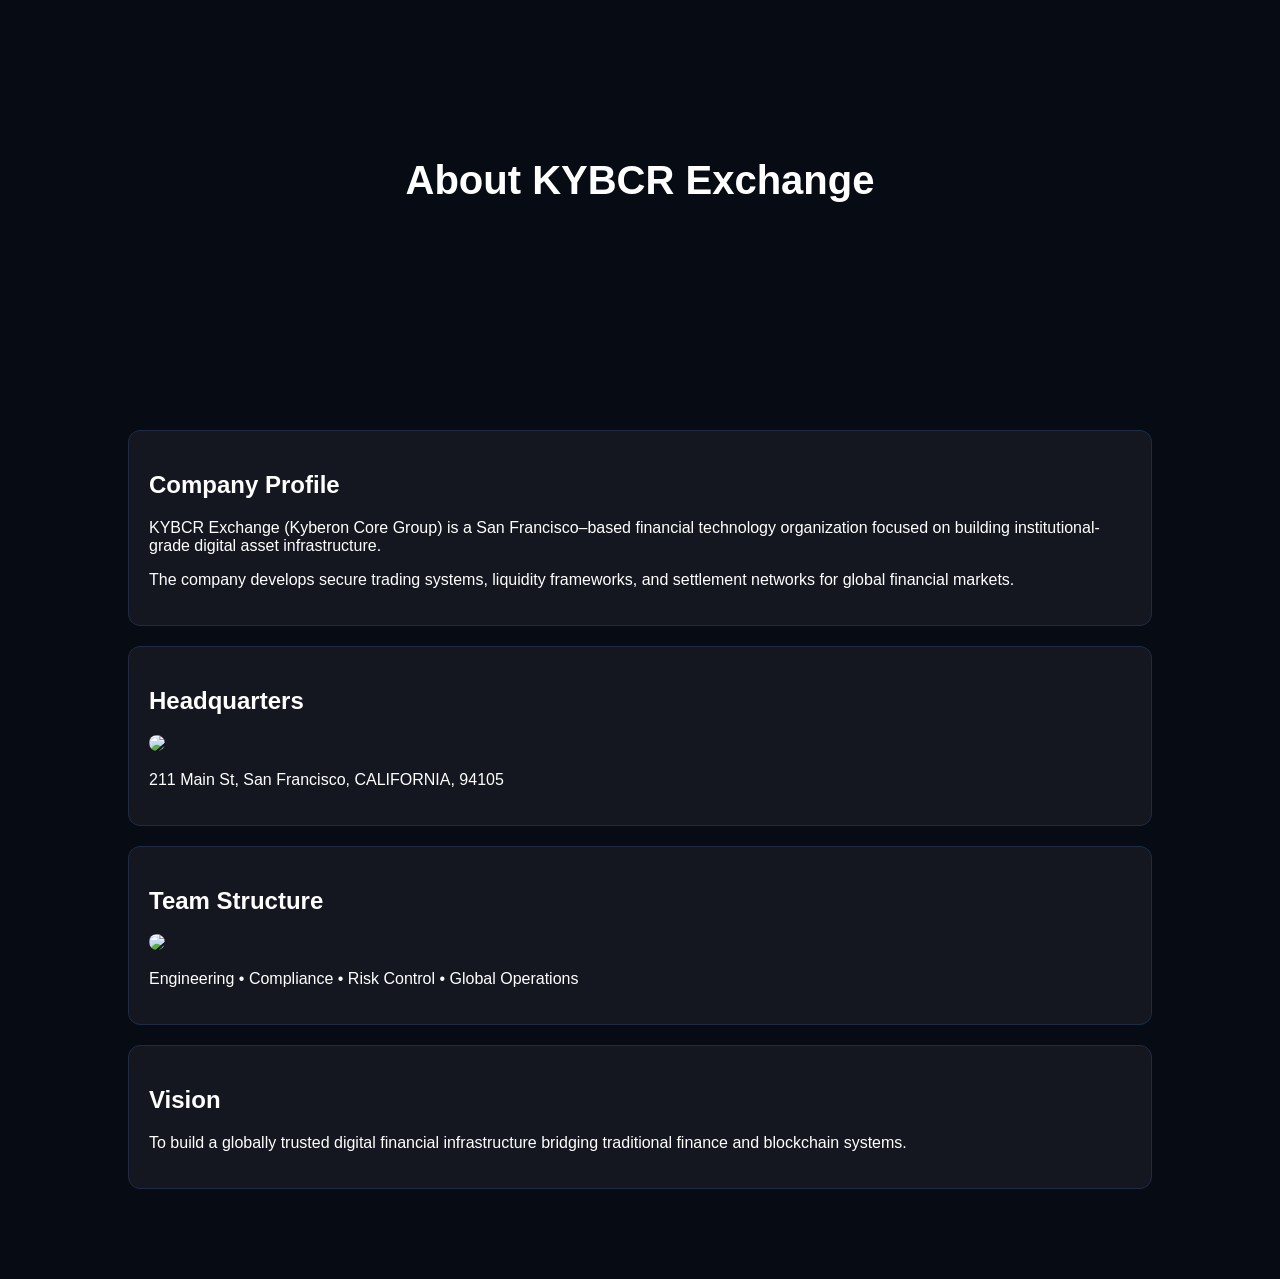
==== about.html @ 37e7271a "Create about.html" ====
<!DOCTYPE html>
<html>
<head>
<meta charset="UTF-8">
<title>About KYBCR</title>

<style>
body{margin:0;background:#070b14;color:#fff;font-family:Arial;}

.hero{
height:40vh;
background:url('assets/hero-about.jpg') center/cover;
display:flex;
align-items:center;
justify-content:center;
font-size:40px;
font-weight:bold;
}

.section{padding:70px 10%;}

.box{
background:rgba(255,255,255,0.05);
border:1px solid #1f2a44;
padding:20px;
border-radius:12px;
margin-bottom:20px;
}

img{width:100%;border-radius:10px;}
</style>
</head>

<body>

<div class="hero">About KYBCR Exchange</div>

<div class="section">

<div class="box">
<h2>Company Profile</h2>
<p>
KYBCR Exchange (Kyberon Core Group) is a San Francisco–based financial technology organization focused on building institutional-grade digital asset infrastructure.
</p>
<p>
The company develops secure trading systems, liquidity frameworks, and settlement networks for global financial markets.
</p>
</div>

<div class="box">
<h2>Headquarters</h2>
<img src="assets/office.jpg">
<p>211 Main St, San Francisco, CALIFORNIA, 94105</p>
</div>

<div class="box">
<h2>Team Structure</h2>
<img src="assets/team.jpg">
<p>Engineering • Compliance • Risk Control • Global Operations</p>
</div>

<div class="box">
<h2>Vision</h2>
<p>
To build a globally trusted digital financial infrastructure bridging traditional finance and blockchain systems.
</p>
</div>

</div>

</body>
</html>
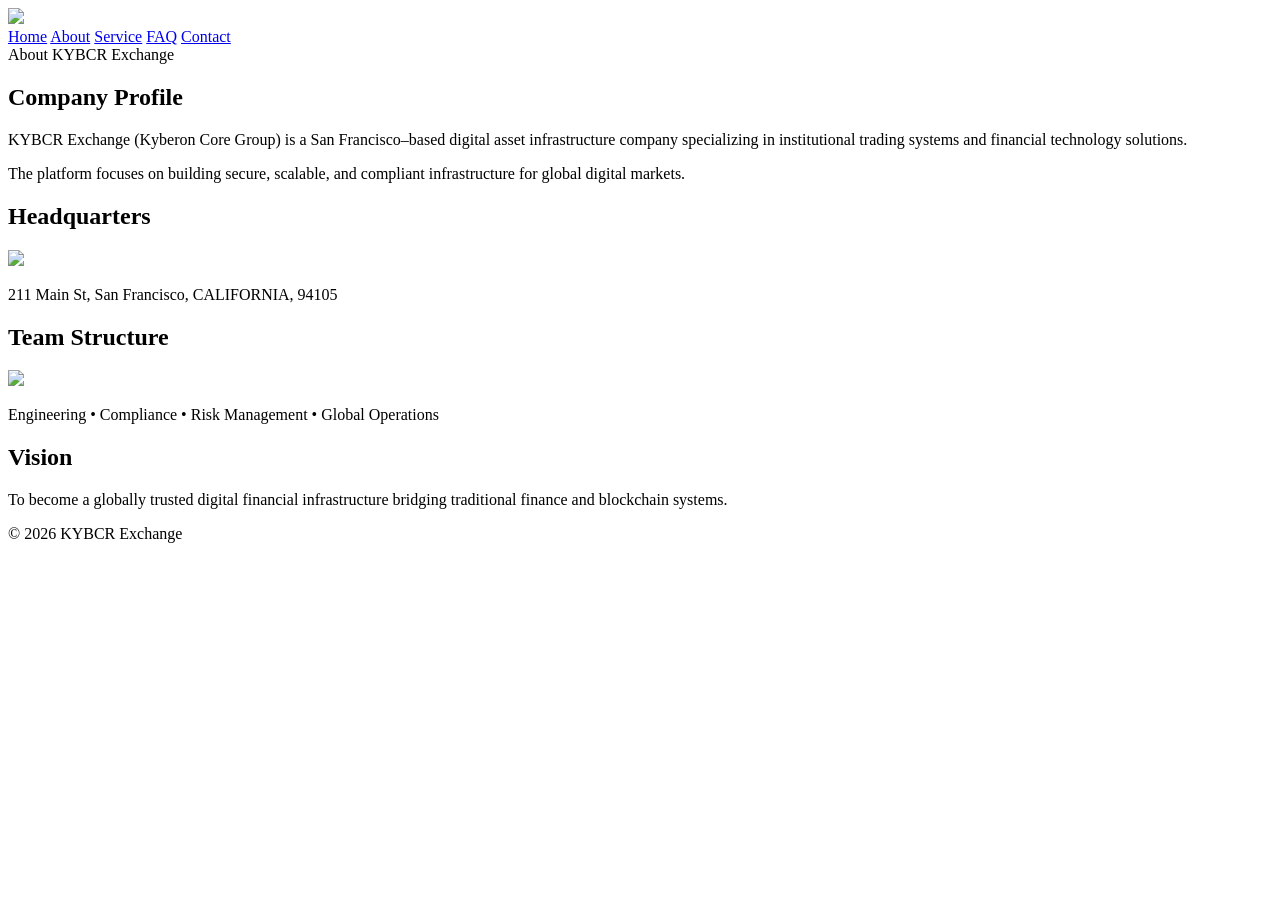
==== commit 7ab56b0b: "Update about.html" ====
--- a/about.html
+++ b/about.html
@@ -1,49 +1,37 @@
 <!DOCTYPE html>
-<html>
+<html lang="en">
 <head>
 <meta charset="UTF-8">
 <title>About KYBCR</title>
-
-<style>
-body{margin:0;background:#070b14;color:#fff;font-family:Arial;}
-
-.hero{
-height:40vh;
-background:url('assets/hero-about.jpg') center/cover;
-display:flex;
-align-items:center;
-justify-content:center;
-font-size:40px;
-font-weight:bold;
-}
-
-.section{padding:70px 10%;}
-
-.box{
-background:rgba(255,255,255,0.05);
-border:1px solid #1f2a44;
-padding:20px;
-border-radius:12px;
-margin-bottom:20px;
-}
-
-img{width:100%;border-radius:10px;}
-</style>
+<link rel="stylesheet" href="assets/style.css">
 </head>
 
 <body>
 
-<div class="hero">About KYBCR Exchange</div>
+<nav>
+<img src="assets/logo.png" class="logo">
+<div>
+<a href="index.html">Home</a>
+<a href="about.html">About</a>
+<a href="service.html">Service</a>
+<a href="faq.html">FAQ</a>
+<a href="contact.html">Contact</a>
+</div>
+</nav>
+
+<div class="hero-small" style="background-image:url('assets/hero-about.jpg');">
+About KYBCR Exchange
+</div>
 
 <div class="section">
 
 <div class="box">
 <h2>Company Profile</h2>
 <p>
-KYBCR Exchange (Kyberon Core Group) is a San Francisco–based financial technology organization focused on building institutional-grade digital asset infrastructure.
+KYBCR Exchange (Kyberon Core Group) is a San Francisco–based digital asset infrastructure company specializing in institutional trading systems and financial technology solutions.
 </p>
 <p>
-The company develops secure trading systems, liquidity frameworks, and settlement networks for global financial markets.
+The platform focuses on building secure, scalable, and compliant infrastructure for global digital markets.
 </p>
 </div>
 
@@ -56,17 +44,21 @@
 <div class="box">
 <h2>Team Structure</h2>
 <img src="assets/team.jpg">
-<p>Engineering • Compliance • Risk Control • Global Operations</p>
+<p>Engineering • Compliance • Risk Management • Global Operations</p>
 </div>
 
 <div class="box">
 <h2>Vision</h2>
 <p>
-To build a globally trusted digital financial infrastructure bridging traditional finance and blockchain systems.
+To become a globally trusted digital financial infrastructure bridging traditional finance and blockchain systems.
 </p>
 </div>
 
 </div>
 
+<footer>
+© 2026 KYBCR Exchange
+</footer>
+
 </body>
 </html>
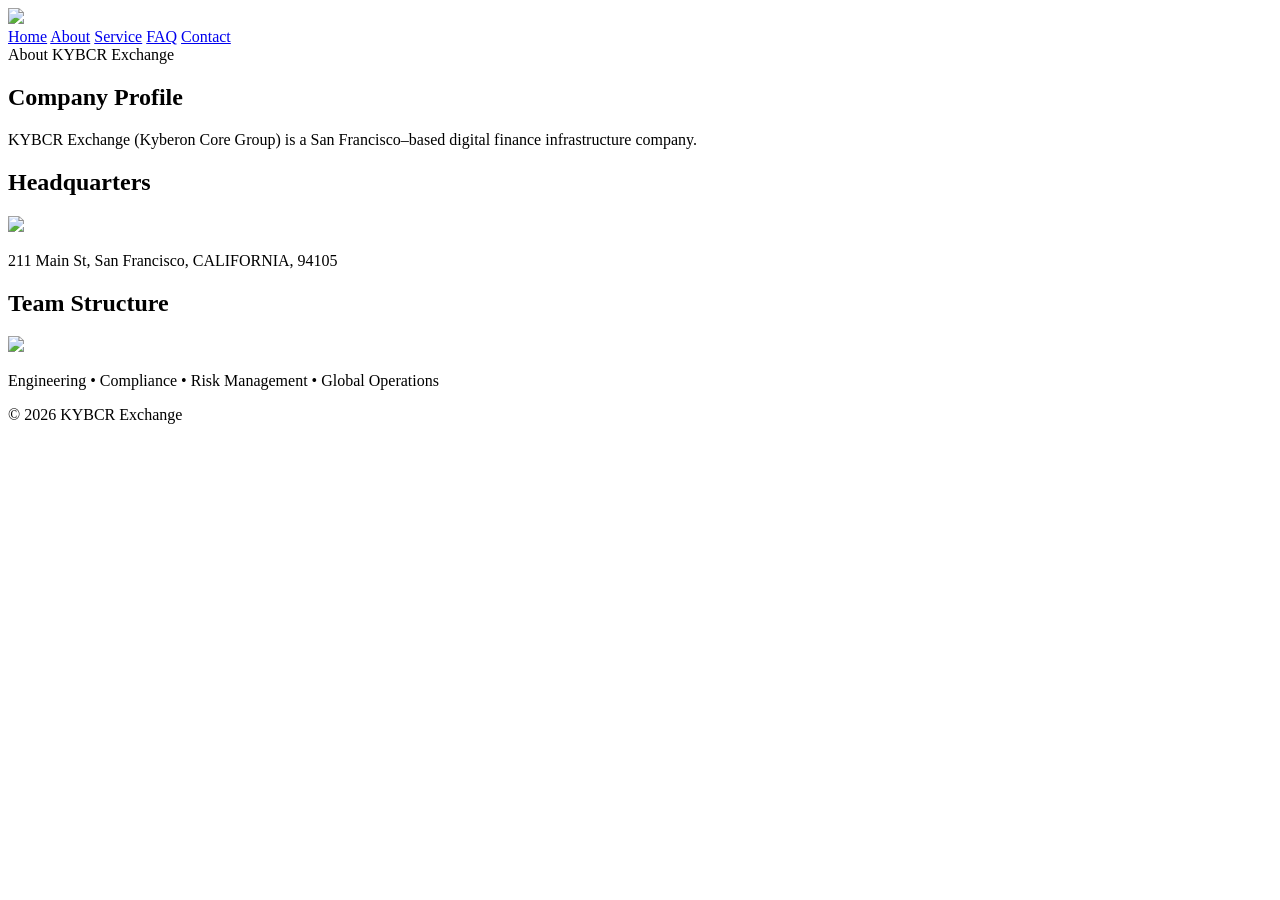
==== commit f6da1d8a: "Update about.html" ====
--- a/about.html
+++ b/about.html
@@ -3,13 +3,14 @@
 <head>
 <meta charset="UTF-8">
 <title>About KYBCR</title>
-<link rel="stylesheet" href="assets/style.css">
+
+<link rel="stylesheet" href="css/style.css">
 </head>
 
 <body>
 
 <nav>
-<img src="assets/logo.png" class="logo">
+<img src="images/logo.png" class="logo">
 <div>
 <a href="index.html">Home</a>
 <a href="about.html">About</a>
@@ -19,7 +20,7 @@
 </div>
 </nav>
 
-<div class="hero-small" style="background-image:url('assets/hero-about.jpg');">
+<div class="hero-small" style="background-image:url('images/hero-about.jpg');">
 About KYBCR Exchange
 </div>
 
@@ -28,37 +29,25 @@
 <div class="box">
 <h2>Company Profile</h2>
 <p>
-KYBCR Exchange (Kyberon Core Group) is a San Francisco–based digital asset infrastructure company specializing in institutional trading systems and financial technology solutions.
-</p>
-<p>
-The platform focuses on building secure, scalable, and compliant infrastructure for global digital markets.
+KYBCR Exchange (Kyberon Core Group) is a San Francisco–based digital finance infrastructure company.
 </p>
 </div>
 
 <div class="box">
 <h2>Headquarters</h2>
-<img src="assets/office.jpg">
+<img src="images/office.jpg">
 <p>211 Main St, San Francisco, CALIFORNIA, 94105</p>
 </div>
 
 <div class="box">
 <h2>Team Structure</h2>
-<img src="assets/team.jpg">
+<img src="images/team.jpg">
 <p>Engineering • Compliance • Risk Management • Global Operations</p>
-</div>
-
-<div class="box">
-<h2>Vision</h2>
-<p>
-To become a globally trusted digital financial infrastructure bridging traditional finance and blockchain systems.
-</p>
 </div>
 
 </div>
 
-<footer>
-© 2026 KYBCR Exchange
-</footer>
+<footer>© 2026 KYBCR Exchange</footer>
 
 </body>
 </html>
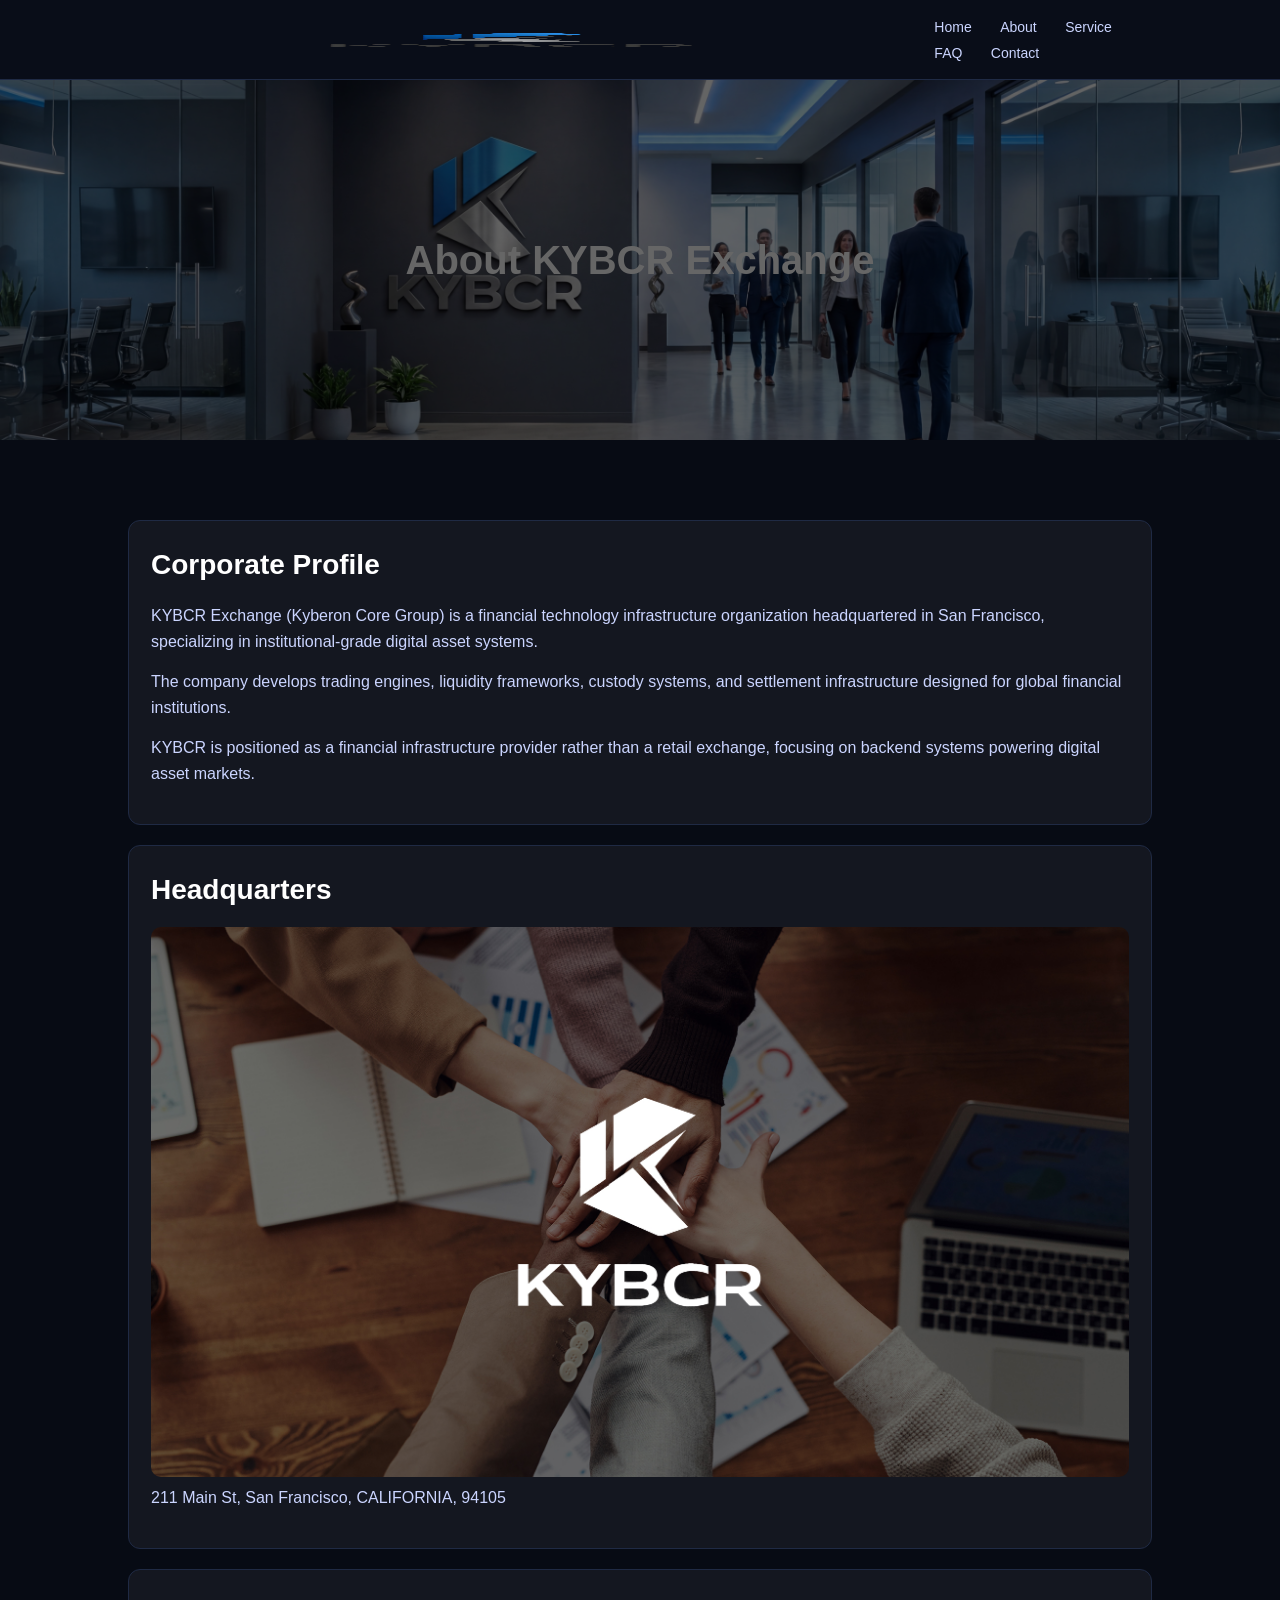
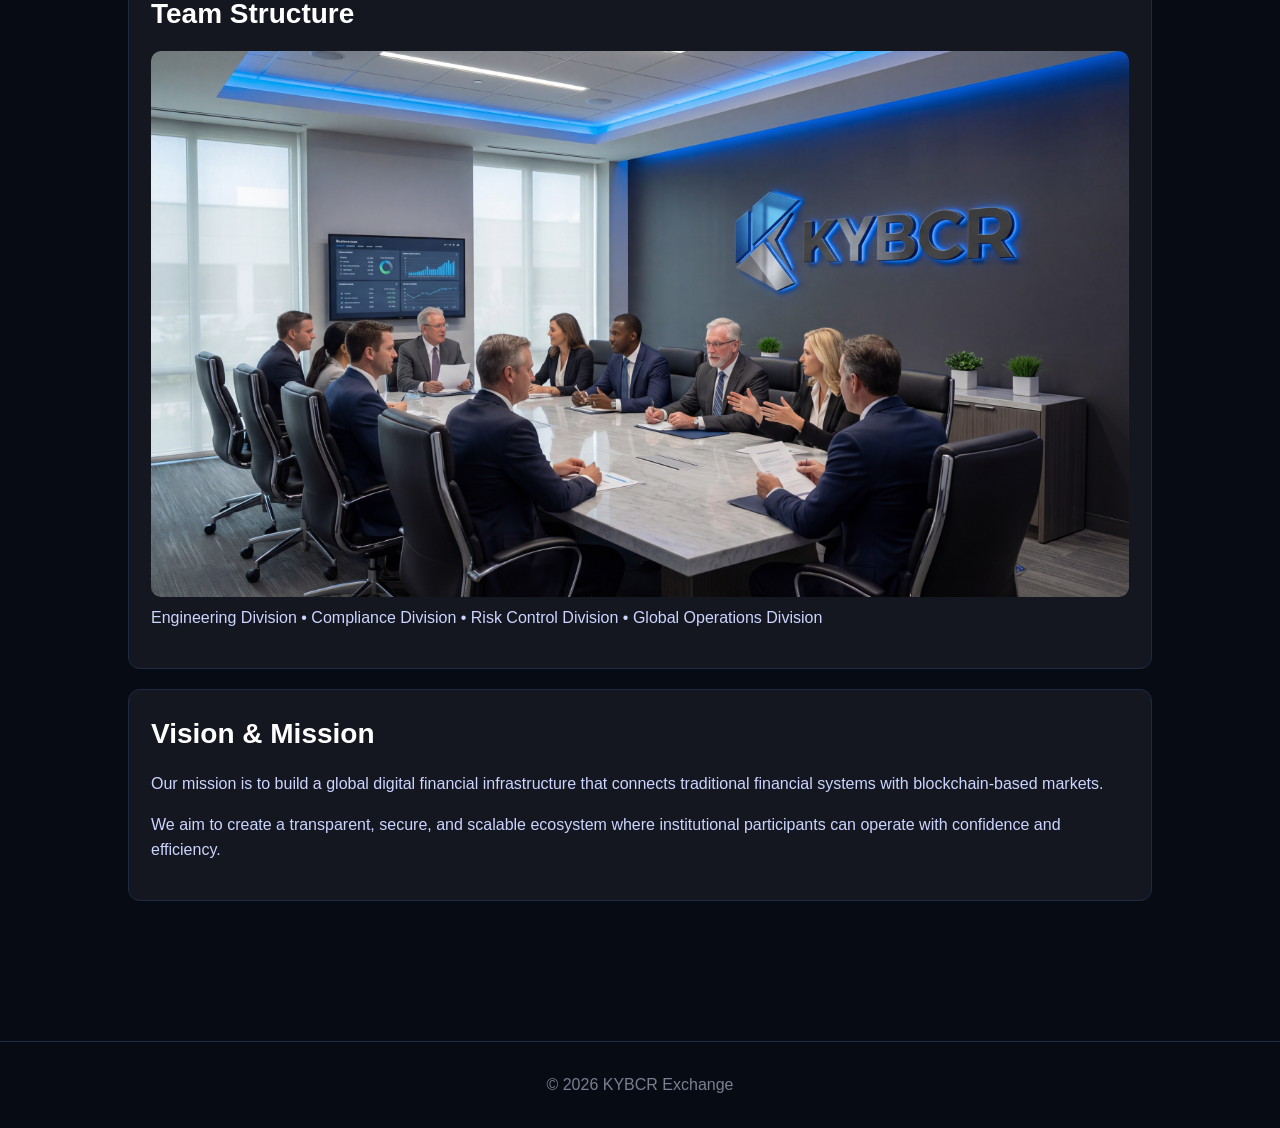
==== commit 732d1731: "Update about.html" ====
--- a/about.html
+++ b/about.html
@@ -3,7 +3,6 @@
 <head>
 <meta charset="UTF-8">
 <title>About KYBCR</title>
-
 <link rel="stylesheet" href="css/style.css">
 </head>
 
@@ -27,9 +26,18 @@
 <div class="section">
 
 <div class="box">
-<h2>Company Profile</h2>
+<h2>Corporate Profile</h2>
+
 <p>
-KYBCR Exchange (Kyberon Core Group) is a San Francisco–based digital finance infrastructure company.
+KYBCR Exchange (Kyberon Core Group) is a financial technology infrastructure organization headquartered in San Francisco, specializing in institutional-grade digital asset systems.
+</p>
+
+<p>
+The company develops trading engines, liquidity frameworks, custody systems, and settlement infrastructure designed for global financial institutions.
+</p>
+
+<p>
+KYBCR is positioned as a financial infrastructure provider rather than a retail exchange, focusing on backend systems powering digital asset markets.
 </p>
 </div>
 
@@ -42,7 +50,21 @@
 <div class="box">
 <h2>Team Structure</h2>
 <img src="images/team.jpg">
-<p>Engineering • Compliance • Risk Management • Global Operations</p>
+<p>
+Engineering Division • Compliance Division • Risk Control Division • Global Operations Division
+</p>
+</div>
+
+<div class="box">
+<h2>Vision & Mission</h2>
+
+<p>
+Our mission is to build a global digital financial infrastructure that connects traditional financial systems with blockchain-based markets.
+</p>
+
+<p>
+We aim to create a transparent, secure, and scalable ecosystem where institutional participants can operate with confidence and efficiency.
+</p>
 </div>
 
 </div>
--- a/css/style.css
+++ b/css/style.css
@@ -0,0 +1,228 @@
+/* ===================================================
+KYBCR Exchange (Kyberon Core Group)
+Official Enterprise CSS
+Theme: Black / Blue / Silver (FinTech / Exchange Style)
+Folder: /css/style.css
+=================================================== */
+
+/* RESET */
+*{
+margin:0;
+padding:0;
+box-sizing:border-box;
+}
+
+body{
+font-family:Arial, Helvetica, sans-serif;
+background:#070b14;
+color:#ffffff;
+line-height:1.6;
+}
+
+/* ================= NAVBAR ================= */
+nav{
+position:sticky;
+top:0;
+z-index:999;
+display:flex;
+justify-content:space-between;
+align-items:center;
+padding:14px 8%;
+background:rgba(10,15,25,0.92);
+backdrop-filter:blur(10px);
+border-bottom:1px solid #1f2a44;
+}
+
+nav a{
+margin:0 12px;
+font-size:14px;
+color:#cbd5ff;
+text-decoration:none;
+transition:0.3s;
+}
+
+nav a:hover{
+color:#4da3ff;
+}
+
+/* LOGO */
+.logo{
+height:38px;
+}
+
+/* ================= HERO FULL ================= */
+.hero{
+height:90vh;
+display:flex;
+align-items:center;
+justify-content:center;
+text-align:center;
+position:relative;
+background-size:cover;
+background-position:center;
+}
+
+.hero::after{
+content:"";
+position:absolute;
+top:0;
+left:0;
+width:100%;
+height:100%;
+background:rgba(0,0,0,0.65);
+}
+
+.hero h1{
+position:relative;
+font-size:48px;
+max-width:900px;
+padding:20px;
+line-height:1.3;
+}
+
+.hero span{
+color:#4da3ff;
+}
+
+/* ================= HERO SMALL ================= */
+.hero-small{
+height:40vh;
+display:flex;
+align-items:center;
+justify-content:center;
+font-size:40px;
+font-weight:bold;
+background-size:cover;
+background-position:center;
+position:relative;
+}
+
+.hero-small::after{
+content:"";
+position:absolute;
+top:0;
+left:0;
+width:100%;
+height:100%;
+background:rgba(0,0,0,0.6);
+}
+
+/* ================= SECTIONS ================= */
+.section{
+padding:80px 10%;
+}
+
+.section h2{
+font-size:28px;
+margin-bottom:15px;
+}
+
+.section p{
+color:#cbd5ff;
+margin-bottom:15px;
+}
+
+/* ================= GRID ================= */
+.grid{
+display:flex;
+gap:20px;
+flex-wrap:wrap;
+}
+
+/* ================= CARDS ================= */
+.card{
+flex:1;
+min-width:250px;
+background:rgba(255,255,255,0.05);
+border:1px solid #1f2a44;
+padding:22px;
+border-radius:12px;
+transition:0.3s;
+}
+
+.card:hover{
+transform:translateY(-6px);
+border-color:#4da3ff;
+box-shadow:0 10px 30px rgba(77,163,255,0.15);
+}
+
+/* ================= BOX ================= */
+.box{
+background:rgba(255,255,255,0.05);
+border:1px solid #1f2a44;
+padding:22px;
+border-radius:12px;
+margin-bottom:20px;
+}
+
+/* ================= IMAGES ================= */
+img{
+width:100%;
+border-radius:10px;
+}
+
+/* ================= FAQ ================= */
+details{
+background:rgba(255,255,255,0.05);
+border:1px solid #1f2a44;
+padding:15px;
+margin-bottom:10px;
+border-radius:10px;
+transition:0.3s;
+}
+
+details:hover{
+border-color:#4da3ff;
+}
+
+summary{
+cursor:pointer;
+color:#4da3ff;
+font-weight:500;
+}
+
+/* ================= FOOTER ================= */
+footer{
+text-align:center;
+padding:30px;
+border-top:1px solid #1f2a44;
+color:#7a7f91;
+margin-top:40px;
+}
+
+/* ================= BUTTON (future use) ================= */
+.btn{
+display:inline-block;
+padding:10px 18px;
+background:#4da3ff;
+color:#000;
+border-radius:6px;
+font-weight:bold;
+transition:0.3s;
+}
+
+.btn:hover{
+background:#82cfff;
+}
+
+/* ================= RESPONSIVE ================= */
+@media(max-width:768px){
+
+.hero h1{
+font-size:26px;
+}
+
+.hero-small{
+font-size:26px;
+}
+
+.grid{
+flex-direction:column;
+}
+
+nav{
+flex-direction:column;
+gap:10px;
+padding:15px;
+}
+}
